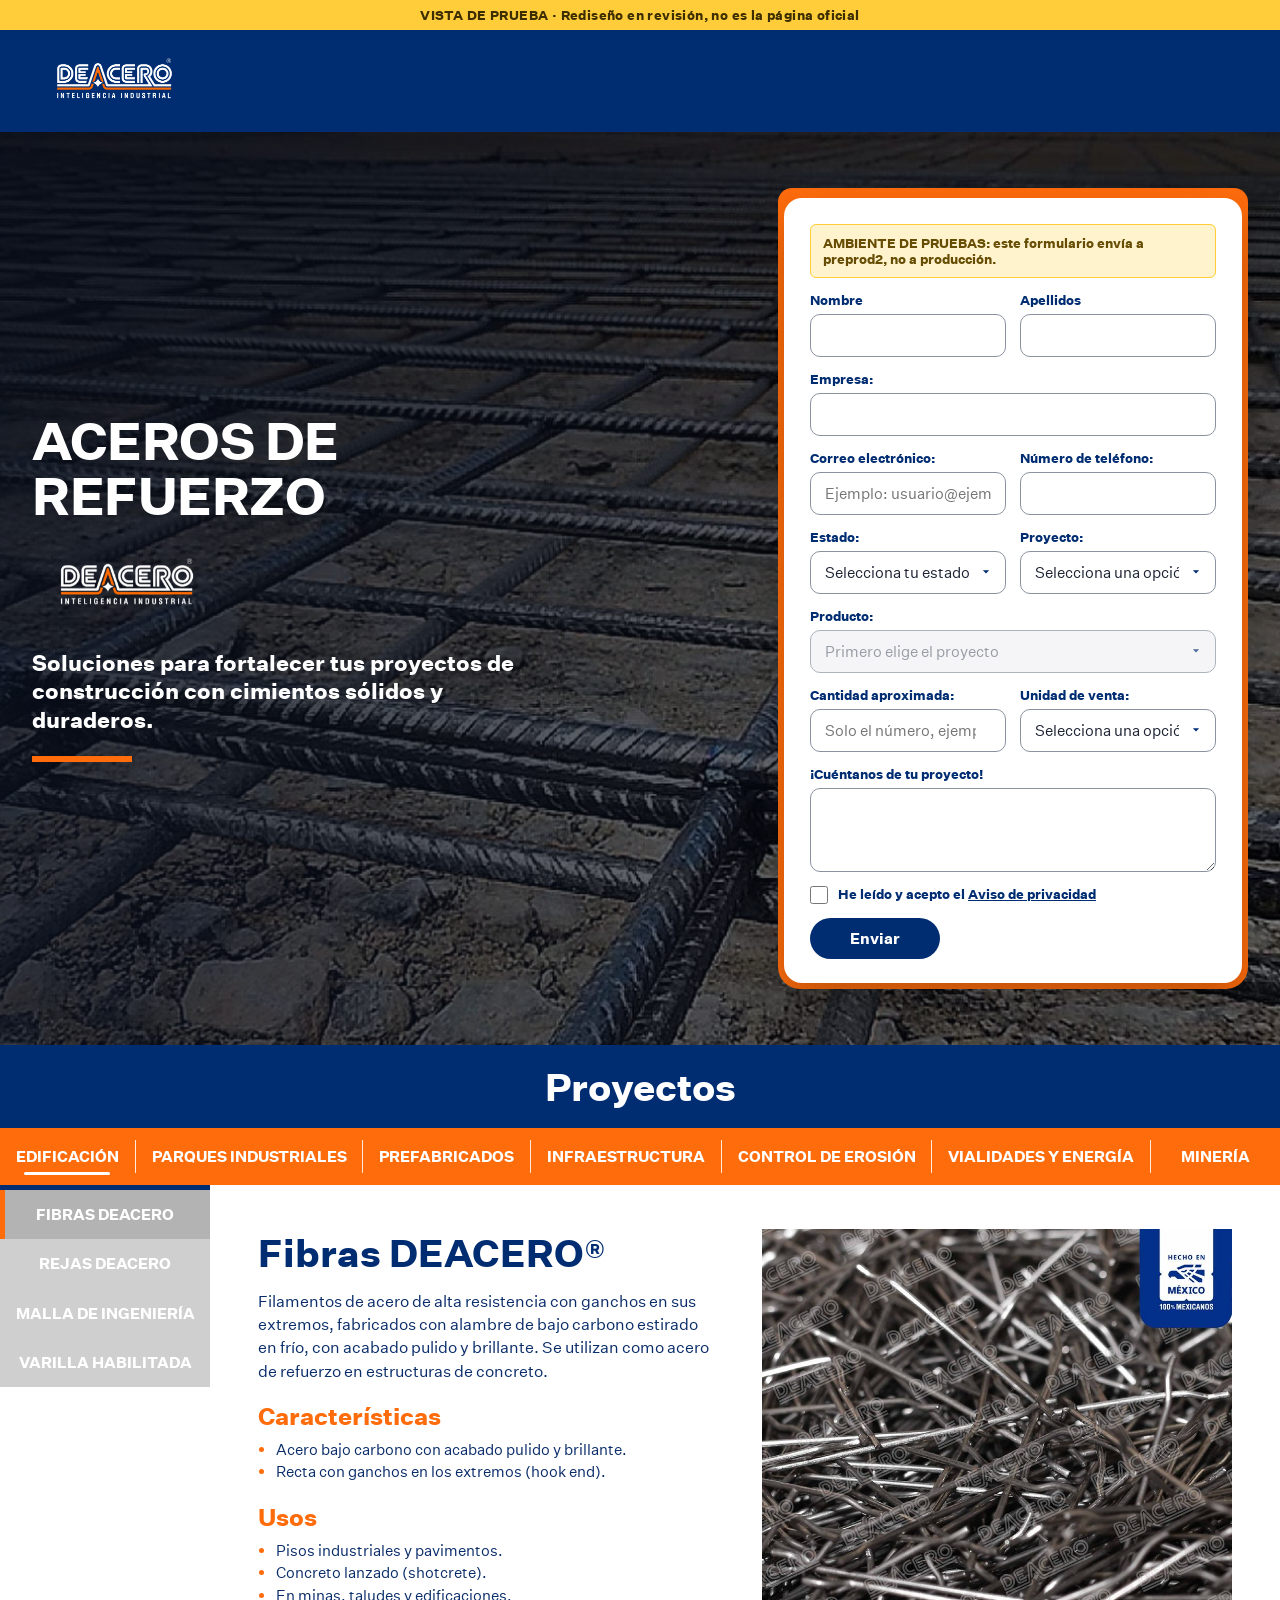
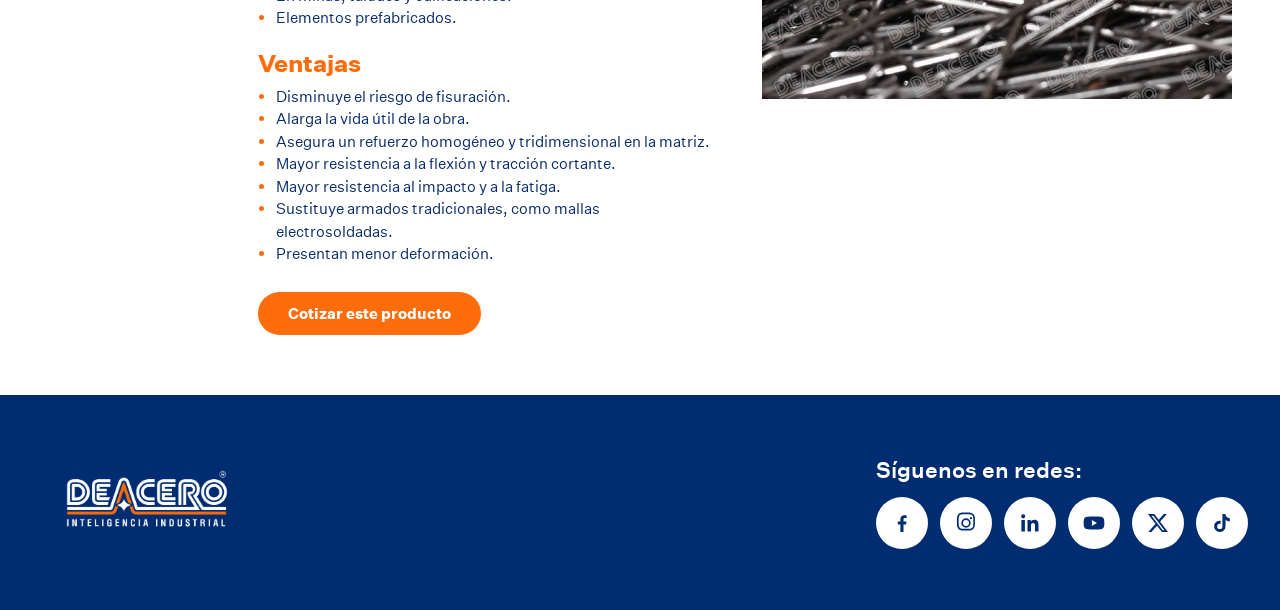
==== v2-prueba/index.html @ 7d80848f "v2 se publica como /v2-prueba/ con franja de vista de prueba (CSA-286) Sin indexar en buscadores. La" ====
<!DOCTYPE html>
<html lang="es">
<head>
<meta charset="utf-8">
<meta name="viewport" content="width=device-width, initial-scale=1">
<title>Aceros de Refuerzo | DEACERO Sistemas Constructivos</title>
<meta name="description" content="Aceros de refuerzo DEACERO para edificación, parques industriales, prefabricados, infraestructura, control de erosión, vialidades y energía, y minería.">
<link rel="icon" type="image/png" href="../images/favicon-32x32.png">
<link rel="stylesheet" href="css/v2.css">
<!-- Vista de prueba: que no la indexen los buscadores. QUITAR al promover. -->
<meta name="robots" content="noindex, nofollow">
</head>
<body>

<!-- Franja de vista de prueba. QUITAR al promover. -->
<div class="franja-prueba" role="note">VISTA DE PRUEBA · Rediseño en revisión, no es la página oficial</div>

<!-- ============================================================================
     REDISENO CSA-286 (2026-10-16) — version en revision
     ============================================================================
     Esta pagina vive en /v2-prueba/ mientras negocio la revisa. La pagina actual
     (../index.html) y los QR impresos que apuntan a ella NO cambian.
     Al aprobarla se reemplaza el index de la raiz y se cambia AMBIENTE_POR_DEFECTO
     a 'prod' (script "Seleccion de ambiente", abajo). Rollback: git revert.
     ========================================================================== -->

<header class="topbar">
  <div class="wrap">
    <a href="./" class="topbar-logo"><img src="../images/DEACERO Inteligencia Industrial_Blanco.png" alt="DEACERO Inteligencia Industrial" width="191" height="85"></a>
  </div>
</header>

<section class="hero" id="contacto">
  <div class="wrap hero-grid">
    <div class="hero-copy">
      <h1>ACEROS DE REFUERZO</h1>
      <img class="hero-logo" src="../images/DEACERO Inteligencia Industrial_Blanco.png" alt="DEACERO Inteligencia Industrial" width="191" height="85">
      <p>Soluciones para fortalecer tus proyectos de construcción con cimientos sólidos y duraderos.</p>
      <span class="hero-bar" aria-hidden="true"></span>
    </div>

    <div class="form-card">
<form action="https://deacero-2018.my.salesforce.com/servlet/servlet.WebToLead?encoding=UTF-8" method="POST" id="deacero-lead-form">
  <!-- EL ENDPOINT ES EL MY DOMAIN DEL ORG (los hosts genericos de Web-to-Lead ya no
       funcionan, ver README). El script "Seleccion de ambiente" reescribe endpoint,
       oid, campana y los 00N que cambian por org. Todo lo oculto de aqui abajo es
       IGUAL que en ../index.html; ver ahi los comentarios completos de cada campo. -->
  <input type="hidden" id="w2l_oid" name="oid" value="00D0b000000uX3F">
  <input type="hidden" name="retURL" value="https://landing.deacero.com/sistemas-constructivos-gracias">
  <input type="hidden" name="lead_source" value="Campañas">
  <!-- SPG_Origen_Landing__c: UNICO disparador de la autoconversion a Oportunidad. -->
  <input type="hidden" id="w2l_origen" name="" value="1">
  <input type="hidden" id="w2l_campaign" name="Campaign_ID" value="">
  <input type="hidden" name="member_status" value="Responded">
  <!-- PI2_Tipo_de_formulario__c -->
  <input type="hidden" name="00NRp000000ewDQ" value="Sistemas Constructivos">
  <input type="hidden" name="country" value="México">

  <div class="form-row">
    <div class="form-field">
      <label for="firstname">Nombre</label>
      <input type="text" id="firstname" name="first_name" autocomplete="given-name" required>
    </div>
    <div class="form-field">
      <label for="lastname">Apellidos</label>
      <input type="text" id="lastname" name="last_name" autocomplete="family-name" required>
    </div>
  </div>

  <div class="form-field">
    <label for="empresa">Empresa:</label>
    <input type="text" id="empresa" name="company" autocomplete="organization" required>
  </div>

  <div class="form-row">
    <div class="form-field">
      <label for="email">Correo electrónico:</label>
      <input type="email" id="email" name="email" placeholder="Ejemplo: usuario@ejemplo.com.mx" autocomplete="email" required>
    </div>
    <div class="form-field">
      <label for="phone">Número de teléfono:</label>
      <input type="tel" id="phone" name="phone" autocomplete="tel" required>
    </div>
  </div>

  <div class="form-row">
    <div class="form-field">
      <label for="estado">Estado:</label>
      <select id="estado" name="state" required>
        <option value="">Selecciona tu estado</option>
        <option value="AGUASCALIENTES">Aguascalientes</option>
        <option value="BAJA CALIFORNIA">Baja California</option>
        <option value="BAJA CALIFORNIA SUR">Baja California Sur</option>
        <option value="CAMPECHE">Campeche</option>
        <option value="COAHUILA">Coahuila</option>
        <option value="COLIMA">Colima</option>
        <option value="CHIAPAS">Chiapas</option>
        <option value="CHIHUAHUA">Chihuahua</option>
        <option value="CIUDAD DE MEXICO">Ciudad de México</option>
        <option value="DURANGO">Durango</option>
        <option value="GUANAJUATO">Guanajuato</option>
        <option value="GUERRERO">Guerrero</option>
        <option value="HIDALGO">Hidalgo</option>
        <option value="JALISCO">Jalisco</option>
        <option value="MEXICO">México (Estado)</option>
        <option value="MICHOACAN">Michoacán</option>
        <option value="MORELOS">Morelos</option>
        <option value="NAYARIT">Nayarit</option>
        <option value="NUEVO LEON">Nuevo León</option>
        <option value="OAXACA">Oaxaca</option>
        <option value="PUEBLA">Puebla</option>
        <option value="QUERETARO">Querétaro</option>
        <option value="QUINTANA ROO">Quintana Roo</option>
        <option value="SAN LUIS POTOSI">San Luis Potosí</option>
        <option value="SINALOA">Sinaloa</option>
        <option value="SONORA">Sonora</option>
        <option value="TABASCO">Tabasco</option>
        <option value="TAMAULIPAS">Tamaulipas</option>
        <option value="TLAXCALA">Tlaxcala</option>
        <option value="VERACRUZ">Veracruz</option>
        <option value="YUCATAN">Yucatán</option>
        <option value="ZACATECAS">Zacatecas</option>
      </select>
    </div>
    <div class="form-field">
      <!-- PI2_Proyecto__c (restringido). El value es el valor EXACTO del picklist;
           la etiqueta es el nombre del segmento. Prefabricados y "Vialidades y
           Energía" son valores NUEVOS: deben existir en el org antes de mandar
           prospectos ahi o Web-to-Lead los descarta sin avisar. Las opciones las
           llena el script del catalogo (abajo) para que sigan el mismo orden que
           las pestanas de la seccion Proyectos. -->
      <label for="proyecto">Proyecto:</label>
      <select id="proyecto" name="00NRp000000ewDS" required>
        <option value="">Selecciona una opción</option>
      </select>
    </div>
  </div>

  <div class="form-field">
    <!-- PI2_Producto_de_interes__c (restringido). Se filtra por el proyecto
         elegido. Varilla Grado 42, Malla Triple Nudo y Malla Nudo Fijo son valores
         NUEVOS del picklist (ver comentario de arriba). -->
    <label for="categoria">Producto:</label>
    <select id="categoria" name="00NRp000000ewDR" required disabled>
      <option value="">Primero elige el proyecto</option>
    </select>
  </div>

  <div class="form-row">
    <div class="form-field">
      <!-- SPG_Cantidad__c: su id 00N lo pone el script de ambiente. -->
      <label for="spg_cantidad">Cantidad aproximada:</label>
      <input type="number" id="spg_cantidad" name="" min="0" step="any" placeholder="Solo el número, ejemplo: 1.2" required>
    </div>
    <div class="form-field">
      <!-- Unidad_De_Venta__c (restringido). "Kg" es valor NUEVO en PROD: existe en
           preprod2 pero hay que agregarlo en PROD (solo a los tipos de prospecto de
           la landing) ANTES de promover esta pagina. -->
      <label for="spg_unidad">Unidad de venta:</label>
      <select id="spg_unidad" name="00NRp000000cfTZ" required>
        <option value="">Selecciona una opción</option>
        <option value="Kg">Kg</option>
        <option value="Metros Cuadrados">Metros cuadrados</option>
        <option value="Metros Cubicos">Metros cúbicos</option>
        <option value="Toneladas">Toneladas</option>
        <option value="Piezas">Piezas</option>
      </select>
    </div>
  </div>

  <!-- Espejos ocultos del ruteo SPG (SPG_Segmento__c y SubProducto__c). Los llena
       el script del catalogo a partir de Proyecto y Categoria. -->
  <input type="hidden" id="spg_segmento_hidden" name="" value="">
  <input type="hidden" id="spg_subproducto_hidden" name="00N5a00000C2213" value="">

  <div class="form-field">
    <label for="cuentanos">¡Cuéntanos de tu proyecto!</label>
    <textarea id="cuentanos" name="00NRp000000ewDP" rows="3" required></textarea>
  </div>

  <label class="privacidad">
    <input type="checkbox" id="privacidad" required>
    <span>He leído y acepto el <a href="https://www.deacero.com/aviso-de-privacidad" target="_blank" rel="noopener">Aviso de privacidad</a></span>
  </label>

  <button type="submit" class="btn-enviar">Enviar</button>

  <!-- Diagnostico de Web-to-Lead (fallas silenciosas). Dejar comentado en produccion.
  <input type="hidden" name="debug" value="1">
  <input type="hidden" name="debugEmail" value="ctellez@deacero.com">
  -->
</form>
    </div>
  </div>
</section>

<section class="proyectos" id="proyectos">
  <h2 class="proyectos-title">Proyectos</h2>
  <div class="tabs" role="tablist" aria-label="Segmentos" id="tabs-segmentos"></div>
  <div class="segmento">
    <nav class="productos-menu" aria-label="Productos del segmento" id="menu-productos"></nav>
    <article class="producto" id="producto" aria-live="polite"></article>
  </div>
</section>

<footer class="footer">
  <div class="wrap footer-grid">
    <img src="../images/DEACERO Inteligencia Industrial_Blanco.png" alt="DEACERO Inteligencia Industrial" width="230" height="103" loading="lazy">
    <div class="redes">
      <p>Síguenos en redes:</p>
      <!-- PENDIENTE CSA-286: ligas oficiales de redes sociales (las debe pasar negocio). -->
      <ul>
        <li><a href="#" aria-label="Facebook"><svg viewBox="0 0 24 24" aria-hidden="true"><path d="M13.5 21v-7.5h2.6l.4-3h-3V8.6c0-.9.3-1.5 1.5-1.5h1.6V4.4c-.3 0-1.2-.1-2.3-.1-2.3 0-3.9 1.4-3.9 4v2.2H7.8v3h2.6V21h3.1z"/></svg></a></li>
        <li><a href="#" aria-label="Instagram"><svg viewBox="0 0 24 24" aria-hidden="true"><path d="M12 7.3A4.7 4.7 0 1 0 12 16.7 4.7 4.7 0 0 0 12 7.3zm0 7.7a3 3 0 1 1 0-6 3 3 0 0 1 0 6zm4.9-8.9a1.1 1.1 0 1 0 0 2.2 1.1 1.1 0 0 0 0-2.2zM20.9 7.1c-.1-1.5-.4-2.8-1.5-3.9S17 1.7 15.5 1.6C14 1.5 10 1.5 8.5 1.6 7 1.7 5.7 2 4.6 3.1S3.1 5.6 3 7.1c-.1 1.5-.1 5.5 0 7 .1 1.5.4 2.8 1.5 3.9s2.4 1.4 3.9 1.5c1.5.1 5.5.1 7 0 1.5-.1 2.8-.4 3.9-1.5s1.4-2.4 1.5-3.9c.2-1.5.2-5.5.1-7zm-2 8.6a3 3 0 0 1-1.7 1.7c-1.2.5-4 .4-5.2.4s-4 .1-5.2-.4a3 3 0 0 1-1.7-1.7c-.5-1.2-.4-4-.4-5.2s-.1-4 .4-5.2A3 3 0 0 1 6.8 3.6C8 3.1 10.8 3.2 12 3.2s4-.1 5.2.4a3 3 0 0 1 1.7 1.7c.5 1.2.4 4 .4 5.2s.1 4-.4 5.2z"/></svg></a></li>
        <li><a href="#" aria-label="LinkedIn"><svg viewBox="0 0 24 24" aria-hidden="true"><path d="M6.9 20.5H3.4V9h3.5v11.5zM5.2 7.4a2 2 0 1 1 0-4.1 2 2 0 0 1 0 4.1zm15.3 13.1H17v-5.6c0-1.3 0-3-1.9-3s-2.1 1.4-2.1 2.9v5.7H9.5V9h3.3v1.6h.1c.5-.9 1.6-1.9 3.4-1.9 3.6 0 4.2 2.4 4.2 5.4v6.4z"/></svg></a></li>
        <li><a href="#" aria-label="YouTube"><svg viewBox="0 0 24 24" aria-hidden="true"><path d="M22 8.2a3 3 0 0 0-2.1-2.1C18 5.6 12 5.6 12 5.6s-6 0-7.9.5A3 3 0 0 0 2 8.2 31 31 0 0 0 1.6 12 31 31 0 0 0 2 15.8a3 3 0 0 0 2.1 2.1c1.9.5 7.9.5 7.9.5s6 0 7.9-.5a3 3 0 0 0 2.1-2.1 31 31 0 0 0 .4-3.8 31 31 0 0 0-.4-3.8zM9.9 14.9V9.1l5 2.9-5 2.9z"/></svg></a></li>
        <li><a href="#" aria-label="X"><svg viewBox="0 0 24 24" aria-hidden="true"><path d="M17.8 3h3.1l-6.8 7.7 8 10.3h-6.2l-4.9-6.3L5.4 21H2.3l7.2-8.3L1.9 3h6.4l4.4 5.8L17.8 3zm-1.1 16.2h1.7L7.3 4.7H5.5l11.2 14.5z"/></svg></a></li>
        <li><a href="#" aria-label="TikTok"><svg viewBox="0 0 24 24" aria-hidden="true"><path d="M16.6 5.8A4.3 4.3 0 0 1 15.5 3h-3.1v12.4a2.6 2.6 0 1 1-2.6-2.6c.3 0 .5 0 .8.1V9.7a5.7 5.7 0 1 0 4.9 5.7V9a7.4 7.4 0 0 0 4.3 1.4V7.3a4.3 4.3 0 0 1-3.2-1.5z"/></svg></a></li>
      </ul>
    </div>
  </div>
</footer>

<script src="js/catalogo.js"></script>
<script>
/* ============================================================================
 * Seleccion de ambiente — igual que ../index.html salvo AMBIENTE_POR_DEFECTO.
 * ============================================================================
 * Mientras /v2-prueba/ esta en revision, sin ?env= manda a preprod2 (los valores nuevos
 * de los picklists todavia no existen en PROD). AL PROMOVER: cambiar a 'prod'.
 * Con ?env=prod / ?env=uat / ?env=preprod2 se fuerza el ambiente.
 * Si el ambiente no existe o le falta un dato, el envio se BLOQUEA a proposito.
 * ========================================================================== */
(function () {
  var AMBIENTE_POR_DEFECTO = 'preprod2';
  var AMBIENTES = {
    prod: {
      nombre:   'PROD',
      host:     'https://deacero-2018.my.salesforce.com',
      oid:      '00D0b000000uX3F',
      campana:  '701Rp00000xkt2qIAA',   // "Sistemas Constructivos - Landing Generica"
      codigos:  {
        v7trs6: '701Rp00000yDT02IAG',
        '4pbrzt': '701Rp00000yDv4MIAS',
        rua5qj: '701Rp00000yDX5GIAW'
      },
      origen:   '00NRp0000071CWC',   // SPG_Origen_Landing__c
      cantidad: '00NRp0000071CWB',   // SPG_Cantidad__c
      segmento: '00NRp0000071CWD'    // SPG_Segmento__c
    },
    uat: {
      nombre:   'UAT',
      host:     'https://deacero-2018--uatpreprod.sandbox.my.salesforce.com',
      oid:      '00Dcb000001lLYP',
      campana:  '',
      codigos:  {},
      origen:   '',
      cantidad: '',
      segmento: ''
    },
    preprod2: {
      nombre:   'preprod2',
      host:     'https://deacero-2018--preprod2.sandbox.my.salesforce.com',
      oid:      '00Dcb00000EycJY',
      campana:  '701cb000012Q8oRAAS',
      codigos:  {
        v7trs6: '701cb00001Mvsg1AAB',
        '4pbrzt': '701cb00001MtCCDAA3',
        rua5qj: '701cb00001MqqzbAAB'
      },
      origen:   '00Ncb00000lHGkF',
      cantidad: '00Ncb00000c0HEx',
      segmento: '00Ncb00000c0HEy'
    }
  };
  /* Codigo de QR (?r=): se traduce a su campana hija; sin codigo o con uno
   * desconocido cae en la campana padre. Ver ../index.html. */
  function campanaPorCodigo(amb) {
    var codigo = '';
    try {
      var params = new URLSearchParams(window.location.search);
      codigo = (params.get('r') || '').toLowerCase();
      if (codigo) {
        try { sessionStorage.setItem('landing_r', codigo); } catch (e) { /* sin storage: solo esta carga */ }
        params.delete('r');
        var resto = params.toString();
        history.replaceState(null, '', window.location.pathname + (resto ? '?' + resto : '') + window.location.hash);
      } else {
        try { codigo = sessionStorage.getItem('landing_r') || ''; } catch (e) { codigo = ''; }
      }
    } catch (e) {
      codigo = '';
    }
    var codigos = amb.codigos || {};
    return Object.prototype.hasOwnProperty.call(codigos, codigo) ? codigos[codigo] : amb.campana;
  }

  var form = document.getElementById('deacero-lead-form');
  if (!form) {
    return;
  }
  var clave = AMBIENTE_POR_DEFECTO;
  try {
    clave = (new URLSearchParams(window.location.search).get('env') || AMBIENTE_POR_DEFECTO).toLowerCase();
  } catch (e) {
    clave = AMBIENTE_POR_DEFECTO;
  }
  var amb = AMBIENTES[clave];
  var faltantes = [];
  if (!amb) {
    faltantes.push('el ambiente "' + clave + '" no existe (usa prod, uat o preprod2)');
  } else {
    ['host', 'oid', 'campana', 'origen', 'cantidad', 'segmento'].forEach(function (k) {
      if (!amb[k]) { faltantes.push(k); }
    });
  }
  if (faltantes.length) {
    form.addEventListener('submit', function (ev) {
      ev.preventDefault();
      window.alert('El formulario no esta disponible en este momento. Intenta mas tarde.');
    });
    if (window.console) {
      console.error('[landing] Envio bloqueado. Configuracion incompleta: ' + faltantes.join(', '));
    }
    return;
  }
  form.action = amb.host + '/servlet/servlet.WebToLead?encoding=UTF-8';
  document.getElementById('w2l_oid').value      = amb.oid;
  document.getElementById('w2l_campaign').value = campanaPorCodigo(amb);
  document.getElementById('w2l_origen').name    = amb.origen;
  document.getElementById('spg_cantidad').name  = amb.cantidad;
  document.getElementById('spg_segmento_hidden').name = amb.segmento;
  if (clave !== 'prod') {
    var aviso = document.createElement('div');
    aviso.className = 'aviso-ambiente';
    aviso.textContent = 'AMBIENTE DE PRUEBAS: este formulario envía a ' + amb.nombre + ', no a producción.';
    aviso.setAttribute('role', 'status');
    form.insertBefore(aviso, form.firstChild);
  }
})();
</script>
<script src="js/v2.js"></script>
</body>
</html>
---- v2-prueba/css/v2.css ----
/* Rediseno CSA-286 — "Aceros de Refuerzo". Sin dependencias externas. */

@font-face { font-family: 'UntitledSans'; src: url('../../css/fonts/UntitledSans-Regular.woff2') format('woff2'), url('../../css/fonts/UntitledSans-Regular.woff') format('woff'); font-weight: 400; font-display: swap; }
@font-face { font-family: 'UntitledSans'; src: url('../../css/fonts/UntitledSans-Medium.woff2') format('woff2'), url('../../css/fonts/UntitledSans-Medium.woff') format('woff'); font-weight: 500; font-display: swap; }
@font-face { font-family: 'UntitledSans'; src: url('../../css/fonts/UntitledSans-Bold.woff2') format('woff2'), url('../../css/fonts/UntitledSans-Bold.woff') format('woff'); font-weight: 700; font-display: swap; }

:root {
  --azul: #002d72;
  --azul-texto: #0b2e6b;
  --naranja: #ff6c0c;
  --gris-menu: #cfcfcf;
  --gris-activo: #b3b3b3;
  --borde: #8b93a0;
  --blanco: #ffffff;
}

* { box-sizing: border-box; }

html { scroll-behavior: smooth; }

body {
  margin: 0;
  font-family: 'UntitledSans', 'Helvetica Neue', Arial, sans-serif;
  color: var(--azul-texto);
  background: var(--blanco);
  -webkit-font-smoothing: antialiased;
}

img { max-width: 100%; height: auto; display: block; }

.wrap {
  width: 100%;
  max-width: 1280px;
  margin: 0 auto;
  padding: 0 32px;
}

/* Vista de prueba (CSA-286). QUITAR al promover. */
.franja-prueba {
  background: #ffcd39;
  color: #3d2e00;
  text-align: center;
  font-size: 13px;
  font-weight: 700;
  letter-spacing: .4px;
  padding: 7px 16px;
}

/* ------------------------------------------------------------------ Header */
.topbar { background: var(--azul); padding: 14px 0; }
.topbar-logo img { width: 165px; }

/* -------------------------------------------------------------------- Hero */
.hero {
  position: relative;
  background: #2b2f36 url('../../images/bg-malla.jpg') center / cover no-repeat;
  padding: 56px 0;
}
.hero::before {
  content: '';
  position: absolute;
  inset: 0;
  background: linear-gradient(90deg, rgba(10, 18, 35, .65) 0%, rgba(10, 18, 35, .35) 55%, rgba(10, 18, 35, .15) 100%);
}
.hero-grid {
  position: relative;
  display: grid;
  grid-template-columns: 1fr minmax(0, 470px);
  gap: 48px;
  align-items: center;
}
.hero-copy { color: var(--blanco); max-width: 520px; }
.hero-copy h1 {
  margin: 0 0 18px;
  font-size: clamp(32px, 4.2vw, 52px);
  font-weight: 700;
  letter-spacing: -.5px;
  line-height: 1.05;
}
.hero-logo { width: 190px; margin-bottom: 22px; }
.hero-copy p { margin: 0; font-size: clamp(18px, 1.8vw, 22px); font-weight: 700; line-height: 1.3; }
.hero-bar { display: block; width: 100px; height: 6px; margin-top: 22px; background: var(--naranja); }

/* -------------------------------------------------------------- Formulario */
.form-card {
  background: var(--naranja);
  padding: 10px 6px 6px;
  border-radius: 14px 14px 22px 22px;
}
#deacero-lead-form {
  display: flex;
  flex-direction: column;
  gap: 14px;
  background: var(--blanco);
  border-radius: 18px;
  padding: 26px 26px 24px;
  box-shadow: 0 20px 45px rgba(0, 0, 0, .25);
}
#deacero-lead-form .form-row { display: flex; gap: 14px; }
#deacero-lead-form .form-field { flex: 1 1 0; min-width: 0; display: flex; flex-direction: column; }
#deacero-lead-form label { font-size: 13px; font-weight: 700; color: var(--azul); margin-bottom: 6px; }
#deacero-lead-form input[type="text"],
#deacero-lead-form input[type="email"],
#deacero-lead-form input[type="tel"],
#deacero-lead-form input[type="number"],
#deacero-lead-form select,
#deacero-lead-form textarea {
  width: 100%;
  font: inherit;
  font-size: 15px;
  color: #1d2433;
  background-color: var(--blanco);
  border: 1.5px solid var(--borde);
  border-radius: 10px;
  padding: 11px 14px;
  transition: border-color .2s ease, box-shadow .2s ease;
}
#deacero-lead-form select {
  appearance: none;
  -webkit-appearance: none;
  background-image: url("data:image/svg+xml,%3Csvg xmlns='http://www.w3.org/2000/svg' viewBox='0 0 20 20'%3E%3Cpath fill='%23002D72' d='M5.5 7.5l4.5 4.5 4.5-4.5z'/%3E%3C/svg%3E");
  background-repeat: no-repeat;
  background-position: right 12px center;
  background-size: 14px;
  padding-right: 36px;
}
#deacero-lead-form select:disabled { background-color: #f1f2f4; color: #6b7280; cursor: not-allowed; }
#deacero-lead-form textarea { resize: vertical; min-height: 84px; }
#deacero-lead-form input:focus,
#deacero-lead-form select:focus,
#deacero-lead-form textarea:focus {
  outline: none;
  border-color: var(--azul);
  box-shadow: 0 0 0 3px rgba(0, 45, 114, .18);
}
#deacero-lead-form .privacidad {
  display: flex;
  align-items: flex-start;
  gap: 10px;
  font-size: 13px;
  line-height: 1.35;
  margin: 0;
}
#deacero-lead-form .privacidad input { width: 18px; height: 18px; margin: 0; flex: 0 0 auto; accent-color: var(--azul); }
#deacero-lead-form .privacidad a { color: var(--azul); }
.btn-enviar {
  align-self: flex-start;
  font: inherit;
  font-size: 15px;
  font-weight: 700;
  color: var(--blanco);
  background: var(--azul);
  border: 0;
  border-radius: 999px;
  padding: 11px 40px;
  cursor: pointer;
  transition: background .2s ease, transform .15s ease;
}
.btn-enviar:hover { background: #001f52; }
.btn-enviar:active { transform: translateY(1px); }
.aviso-ambiente {
  background: #fff3cd;
  color: #664d03;
  border: 1px solid #ffcd39;
  padding: 10px 12px;
  border-radius: 6px;
  font-size: 13px;
  font-weight: 700;
}

/* --------------------------------------------------------------- Proyectos */
.proyectos-title {
  margin: 0;
  background: var(--azul);
  color: var(--blanco);
  text-align: center;
  font-size: clamp(26px, 3vw, 38px);
  font-weight: 700;
  padding: 18px 16px;
}
.tabs {
  display: flex;
  background: var(--naranja);
  padding: 12px 0;
  overflow-x: auto;
  scrollbar-width: none;
}
.tabs::-webkit-scrollbar,
.productos-menu::-webkit-scrollbar { display: none; }
.tab {
  flex: 1 0 auto;
  min-width: 130px;
  font: inherit;
  font-size: 15px;
  font-weight: 700;
  text-transform: uppercase;
  color: var(--blanco);
  background: transparent;
  border: 0;
  border-left: 1.5px solid rgba(255, 255, 255, .85);
  padding: 8px 14px;
  line-height: 1.15;
  cursor: pointer;
  position: relative;
}
.tab:first-child { border-left: 0; }
.tab:hover { background: rgba(255, 255, 255, .12); }
.tab { transition: background .25s ease; }
.tab::after {
  content: '';
  position: absolute;
  left: 18%;
  right: 18%;
  bottom: -2px;
  height: 3px;
  border-radius: 2px;
  background: var(--blanco);
  transform: scaleX(0);
  transition: transform .3s cubic-bezier(.2, .8, .2, 1);
}
.tab.activo::after { transform: scaleX(1); }

.segmento {
  display: grid;
  grid-template-columns: 210px 1fr;
  align-items: start;
  min-height: 560px;
}
.productos-menu {
  display: flex;
  flex-direction: column;
  background: var(--gris-menu);
  border-top: 5px solid var(--azul);
}
.producto-link {
  font: inherit;
  font-size: 15px;
  font-weight: 700;
  text-transform: uppercase;
  color: var(--blanco);
  background: transparent;
  border: 0;
  padding: 16px 14px;
  text-align: center;
  line-height: 1.15;
  cursor: pointer;
}
.producto-link:hover { background: #c2c2c2; }
.producto-link[aria-pressed="true"] { background: var(--gris-activo); }

.producto {
  display: grid;
  grid-template-columns: minmax(0, 1fr) minmax(0, 470px);
  gap: 48px;
  padding: 44px 48px 60px;
}
.producto h3 { margin: 0 0 14px; font-size: clamp(28px, 3vw, 40px); font-weight: 700; color: var(--azul); }
.producto-desc { margin: 0 0 18px; font-size: 16px; line-height: 1.45; }
.producto h4 { margin: 18px 0 8px; font-size: 24px; font-weight: 700; color: var(--naranja); }
.producto ul { margin: 0; padding-left: 18px; font-size: 15px; line-height: 1.5; }
.producto li::marker { color: var(--naranja); }
.btn-cotizar {
  margin-top: 26px;
  font: inherit;
  font-size: 15px;
  font-weight: 700;
  color: var(--blanco);
  background: var(--naranja);
  border: 0;
  border-radius: 999px;
  padding: 12px 30px;
  cursor: pointer;
}
.btn-cotizar:hover { background: #e85d00; }
.producto-media img { width: 100%; aspect-ratio: 1 / 1; object-fit: cover; }

.galeria { position: relative; }
.galeria figure { margin: 0; }
.galeria figcaption { margin-top: 10px; text-align: center; font-size: 14px; font-weight: 500; }
.galeria-btn {
  position: absolute;
  top: calc(50% - 34px);
  width: 44px;
  height: 44px;
  border-radius: 50%;
  border: 0;
  background: rgba(0, 45, 114, .85);
  color: var(--blanco);
  font-size: 28px;
  line-height: 1;
  cursor: pointer;
}
.galeria-prev { left: 10px; }
.galeria-next { right: 10px; }

/* -------------------------------------------------------------- Animaciones */
@keyframes aparecer-arriba { from { opacity: 0; transform: translateY(14px); } to { opacity: 1; transform: none; } }
@keyframes aparecer-izq    { from { opacity: 0; transform: translateX(-12px); } to { opacity: 1; transform: none; } }
@keyframes aparecer-zoom   { from { opacity: 0; transform: scale(.96); } to { opacity: 1; transform: none; } }
@keyframes resaltar        { 0% { box-shadow: 0 0 0 0 rgba(255, 108, 12, .55); } 100% { box-shadow: 0 0 0 14px rgba(255, 108, 12, 0); } }

.hero-copy > *     { animation: aparecer-izq .7s cubic-bezier(.2, .8, .2, 1) both; }
.hero-copy > :nth-child(2) { animation-delay: .1s; }
.hero-copy > :nth-child(3) { animation-delay: .2s; }
.hero-copy > :nth-child(4) { animation-delay: .3s; }
.form-card         { animation: aparecer-arriba .7s .15s cubic-bezier(.2, .8, .2, 1) both; }

.producto-link     { animation: aparecer-izq .35s cubic-bezier(.2, .8, .2, 1) both; transition: background .25s ease, padding-left .25s ease; }
.producto-link[aria-pressed="true"] { box-shadow: inset 5px 0 0 var(--naranja); }

.producto.entrando .producto-texto > * { animation: aparecer-arriba .45s cubic-bezier(.2, .8, .2, 1) both; }
.producto.entrando .producto-texto > :nth-child(2) { animation-delay: .05s; }
.producto.entrando .producto-texto > :nth-child(n+3) { animation-delay: .1s; }
.producto.entrando .producto-texto > :nth-child(n+5) { animation-delay: .15s; }
.producto.entrando .producto-texto > :nth-child(n+7) { animation-delay: .2s; }
.producto.entrando .producto-media { animation: aparecer-zoom .55s cubic-bezier(.2, .8, .2, 1) both; }
.img-entrando      { animation: aparecer-zoom .4s ease both; }

.producto-media img { transition: transform .5s ease; }
.producto-media:hover img { transform: scale(1.02); }
.galeria-btn       { transition: background .2s ease, transform .2s ease; }
.galeria-btn:hover { background: var(--naranja); transform: scale(1.08); }
.btn-cotizar       { transition: background .2s ease, transform .2s ease, box-shadow .2s ease; }
.btn-cotizar:hover { transform: translateY(-2px); box-shadow: 0 8px 18px rgba(255, 108, 12, .35); }

.campo-resaltado   { animation: resaltar .8s ease-out; }
.form-resaltado    { animation: resaltar 1s ease-out .35s; }

@media (prefers-reduced-motion: reduce) {
  *, *::before, *::after { animation: none !important; transition: none !important; }
  html { scroll-behavior: auto; }
}

/* ------------------------------------------------------------------ Footer */
.footer { background: var(--azul); padding: 56px 0; color: var(--blanco); }
.footer-grid { display: flex; justify-content: space-between; align-items: center; gap: 32px; flex-wrap: wrap; }
.footer-grid > img { width: 230px; }
.redes p { margin: 0 0 14px; font-size: 22px; font-weight: 500; }
.redes ul { list-style: none; margin: 0; padding: 0; display: flex; gap: 12px; flex-wrap: wrap; }
.redes a {
  display: grid;
  place-items: center;
  width: 52px;
  height: 52px;
  border-radius: 50%;
  background: var(--blanco);
  transition: transform .15s ease;
}
.redes a:hover { transform: translateY(-2px); }
.redes svg { width: 24px; height: 24px; fill: var(--azul); }

/* --------------------------------------------------------------- Responsivo */
@media (max-width: 1024px) {
  .hero-grid { grid-template-columns: 1fr; }
  .hero-copy { max-width: none; }
  .producto { grid-template-columns: 1fr; padding: 32px 28px 48px; }
  .producto-media { order: -1; max-width: 520px; }
}

@media (max-width: 720px) {
  .wrap { padding: 0 16px; }
  .hero { padding: 32px 0; }
  #deacero-lead-form { padding: 20px 16px; }
  #deacero-lead-form .form-row { flex-direction: column; }
  .tab { min-width: 0; flex: 0 0 auto; font-size: 13px; }
  .segmento { grid-template-columns: 1fr; min-height: 0; }
  .productos-menu { flex-direction: row; overflow-x: auto; scrollbar-width: none; }
  .producto-link { flex: 0 0 auto; font-size: 13px; padding: 12px 14px; }
  .producto { padding: 24px 16px 40px; }
  .footer-grid { flex-direction: column; align-items: flex-start; }
}
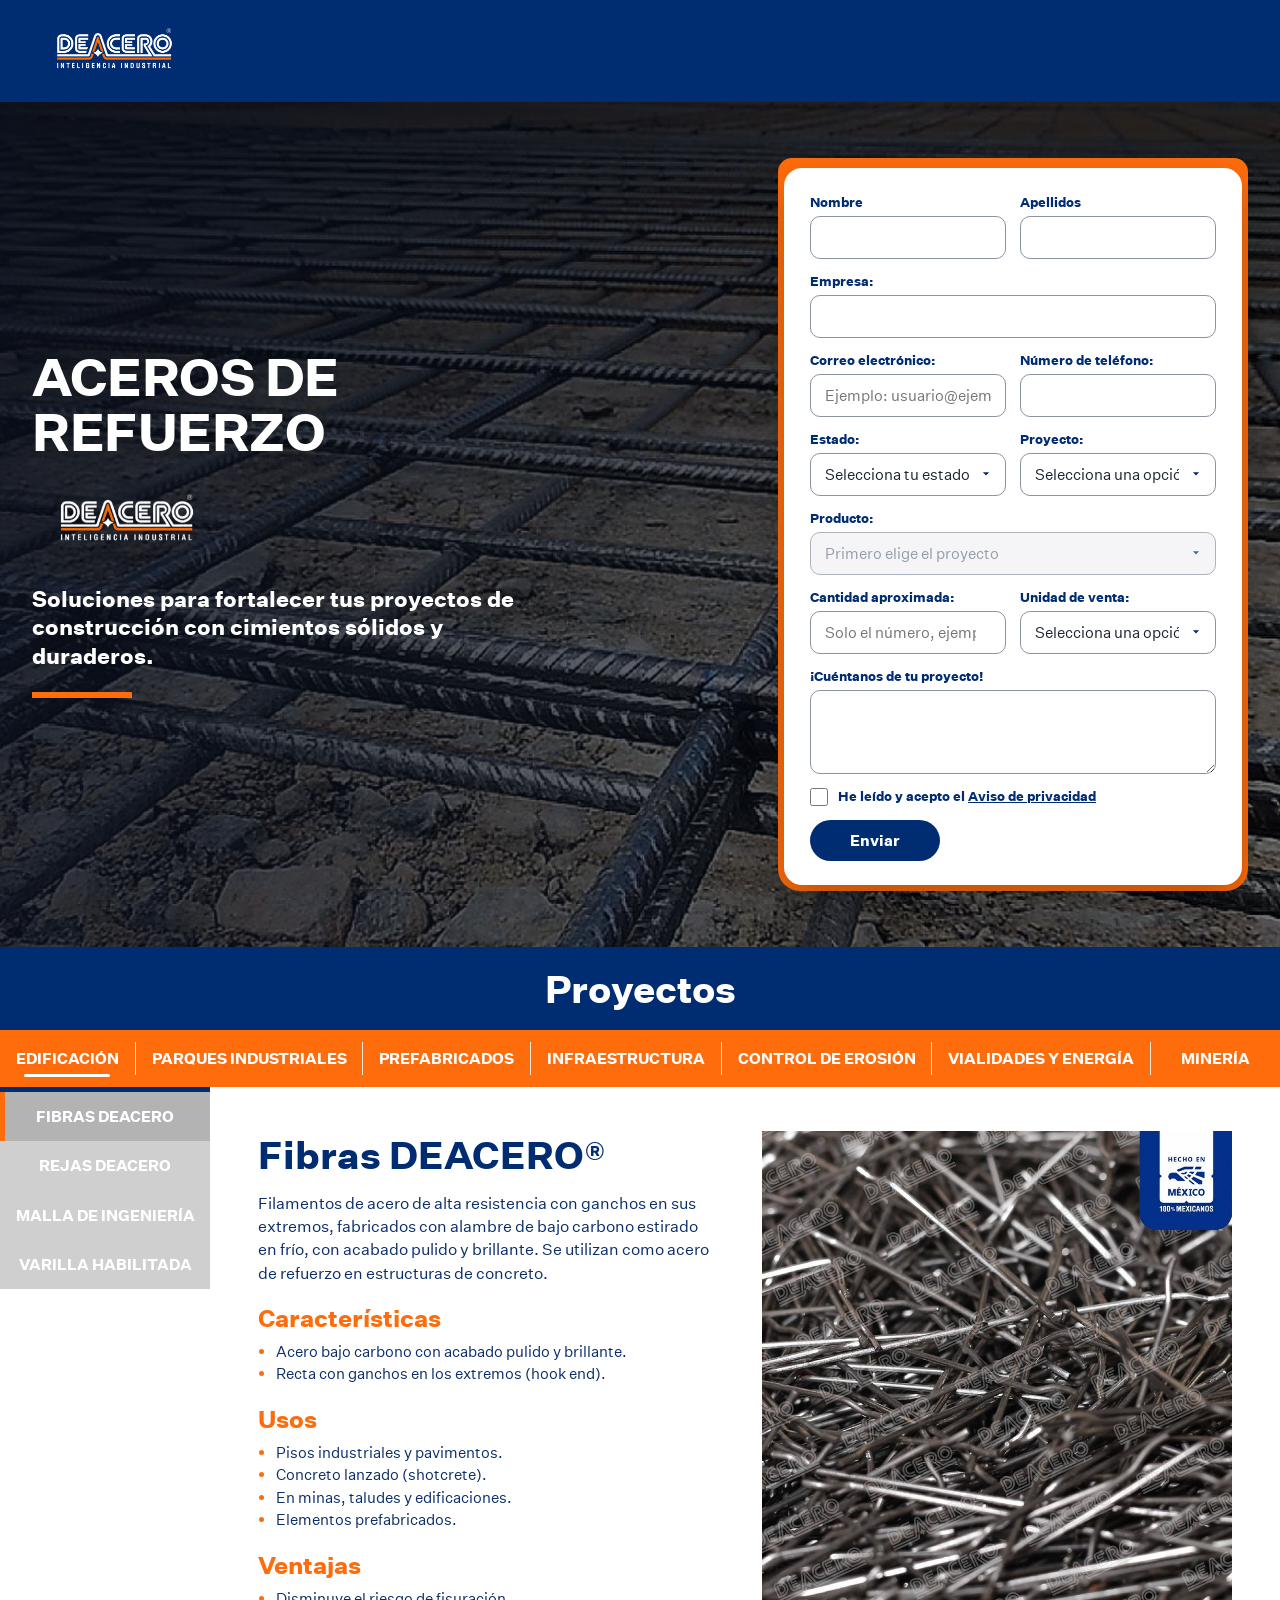
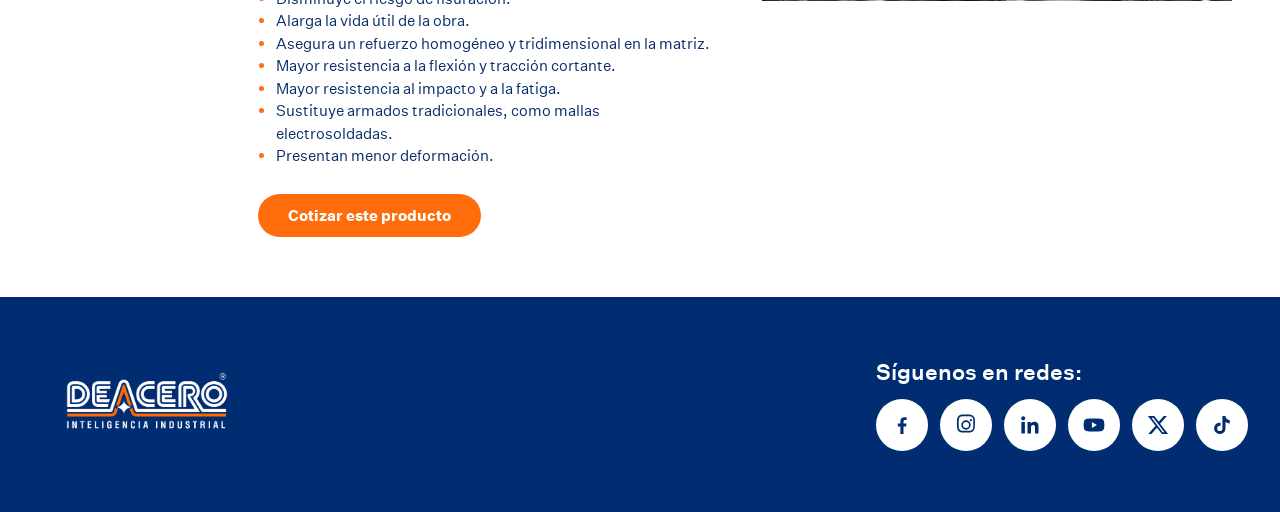
==== commit 5e78069f: "Rediseno Aceros de Refuerzo pasa a la pagina oficial (CSA-286) La raiz toma la version revisada en /" ====
--- a/v2-prueba/index.html
+++ b/v2-prueba/index.html
@@ -2,343 +2,13 @@
 <html lang="es">
 <head>
 <meta charset="utf-8">
-<meta name="viewport" content="width=device-width, initial-scale=1">
-<title>Aceros de Refuerzo | DEACERO Sistemas Constructivos</title>
-<meta name="description" content="Aceros de refuerzo DEACERO para edificación, parques industriales, prefabricados, infraestructura, control de erosión, vialidades y energía, y minería.">
-<link rel="icon" type="image/png" href="../images/favicon-32x32.png">
-<link rel="stylesheet" href="css/v2.css">
-<!-- Vista de prueba: que no la indexen los buscadores. QUITAR al promover. -->
-<meta name="robots" content="noindex, nofollow">
+<!-- La vista de prueba de CSA-286 ya es la pagina oficial. Redirige para que nadie
+     use la liga vieja (que mandaba los prospectos a preprod2). Conserva ?r= y los
+     demas parametros. -->
+<meta name="robots" content="noindex">
+<title>Sistemas Constructivos | DEACERO</title>
+<script>location.replace('../' + location.search + location.hash);</script>
+<meta http-equiv="refresh" content="0; url=../">
 </head>
-<body>
-
-<!-- Franja de vista de prueba. QUITAR al promover. -->
-<div class="franja-prueba" role="note">VISTA DE PRUEBA · Rediseño en revisión, no es la página oficial</div>
-
-<!-- ============================================================================
-     REDISENO CSA-286 (2026-10-16) — version en revision
-     ============================================================================
-     Esta pagina vive en /v2-prueba/ mientras negocio la revisa. La pagina actual
-     (../index.html) y los QR impresos que apuntan a ella NO cambian.
-     Al aprobarla se reemplaza el index de la raiz y se cambia AMBIENTE_POR_DEFECTO
-     a 'prod' (script "Seleccion de ambiente", abajo). Rollback: git revert.
-     ========================================================================== -->
-
-<header class="topbar">
-  <div class="wrap">
-    <a href="./" class="topbar-logo"><img src="../images/DEACERO Inteligencia Industrial_Blanco.png" alt="DEACERO Inteligencia Industrial" width="191" height="85"></a>
-  </div>
-</header>
-
-<section class="hero" id="contacto">
-  <div class="wrap hero-grid">
-    <div class="hero-copy">
-      <h1>ACEROS DE REFUERZO</h1>
-      <img class="hero-logo" src="../images/DEACERO Inteligencia Industrial_Blanco.png" alt="DEACERO Inteligencia Industrial" width="191" height="85">
-      <p>Soluciones para fortalecer tus proyectos de construcción con cimientos sólidos y duraderos.</p>
-      <span class="hero-bar" aria-hidden="true"></span>
-    </div>
-
-    <div class="form-card">
-<form action="https://deacero-2018.my.salesforce.com/servlet/servlet.WebToLead?encoding=UTF-8" method="POST" id="deacero-lead-form">
-  <!-- EL ENDPOINT ES EL MY DOMAIN DEL ORG (los hosts genericos de Web-to-Lead ya no
-       funcionan, ver README). El script "Seleccion de ambiente" reescribe endpoint,
-       oid, campana y los 00N que cambian por org. Todo lo oculto de aqui abajo es
-       IGUAL que en ../index.html; ver ahi los comentarios completos de cada campo. -->
-  <input type="hidden" id="w2l_oid" name="oid" value="00D0b000000uX3F">
-  <input type="hidden" name="retURL" value="https://landing.deacero.com/sistemas-constructivos-gracias">
-  <input type="hidden" name="lead_source" value="Campañas">
-  <!-- SPG_Origen_Landing__c: UNICO disparador de la autoconversion a Oportunidad. -->
-  <input type="hidden" id="w2l_origen" name="" value="1">
-  <input type="hidden" id="w2l_campaign" name="Campaign_ID" value="">
-  <input type="hidden" name="member_status" value="Responded">
-  <!-- PI2_Tipo_de_formulario__c -->
-  <input type="hidden" name="00NRp000000ewDQ" value="Sistemas Constructivos">
-  <input type="hidden" name="country" value="México">
-
-  <div class="form-row">
-    <div class="form-field">
-      <label for="firstname">Nombre</label>
-      <input type="text" id="firstname" name="first_name" autocomplete="given-name" required>
-    </div>
-    <div class="form-field">
-      <label for="lastname">Apellidos</label>
-      <input type="text" id="lastname" name="last_name" autocomplete="family-name" required>
-    </div>
-  </div>
-
-  <div class="form-field">
-    <label for="empresa">Empresa:</label>
-    <input type="text" id="empresa" name="company" autocomplete="organization" required>
-  </div>
-
-  <div class="form-row">
-    <div class="form-field">
-      <label for="email">Correo electrónico:</label>
-      <input type="email" id="email" name="email" placeholder="Ejemplo: usuario@ejemplo.com.mx" autocomplete="email" required>
-    </div>
-    <div class="form-field">
-      <label for="phone">Número de teléfono:</label>
-      <input type="tel" id="phone" name="phone" autocomplete="tel" required>
-    </div>
-  </div>
-
-  <div class="form-row">
-    <div class="form-field">
-      <label for="estado">Estado:</label>
-      <select id="estado" name="state" required>
-        <option value="">Selecciona tu estado</option>
-        <option value="AGUASCALIENTES">Aguascalientes</option>
-        <option value="BAJA CALIFORNIA">Baja California</option>
-        <option value="BAJA CALIFORNIA SUR">Baja California Sur</option>
-        <option value="CAMPECHE">Campeche</option>
-        <option value="COAHUILA">Coahuila</option>
-        <option value="COLIMA">Colima</option>
-        <option value="CHIAPAS">Chiapas</option>
-        <option value="CHIHUAHUA">Chihuahua</option>
-        <option value="CIUDAD DE MEXICO">Ciudad de México</option>
-        <option value="DURANGO">Durango</option>
-        <option value="GUANAJUATO">Guanajuato</option>
-        <option value="GUERRERO">Guerrero</option>
-        <option value="HIDALGO">Hidalgo</option>
-        <option value="JALISCO">Jalisco</option>
-        <option value="MEXICO">México (Estado)</option>
-        <option value="MICHOACAN">Michoacán</option>
-        <option value="MORELOS">Morelos</option>
-        <option value="NAYARIT">Nayarit</option>
-        <option value="NUEVO LEON">Nuevo León</option>
-        <option value="OAXACA">Oaxaca</option>
-        <option value="PUEBLA">Puebla</option>
-        <option value="QUERETARO">Querétaro</option>
-        <option value="QUINTANA ROO">Quintana Roo</option>
-        <option value="SAN LUIS POTOSI">San Luis Potosí</option>
-        <option value="SINALOA">Sinaloa</option>
-        <option value="SONORA">Sonora</option>
-        <option value="TABASCO">Tabasco</option>
-        <option value="TAMAULIPAS">Tamaulipas</option>
-        <option value="TLAXCALA">Tlaxcala</option>
-        <option value="VERACRUZ">Veracruz</option>
-        <option value="YUCATAN">Yucatán</option>
-        <option value="ZACATECAS">Zacatecas</option>
-      </select>
-    </div>
-    <div class="form-field">
-      <!-- PI2_Proyecto__c (restringido). El value es el valor EXACTO del picklist;
-           la etiqueta es el nombre del segmento. Prefabricados y "Vialidades y
-           Energía" son valores NUEVOS: deben existir en el org antes de mandar
-           prospectos ahi o Web-to-Lead los descarta sin avisar. Las opciones las
-           llena el script del catalogo (abajo) para que sigan el mismo orden que
-           las pestanas de la seccion Proyectos. -->
-      <label for="proyecto">Proyecto:</label>
-      <select id="proyecto" name="00NRp000000ewDS" required>
-        <option value="">Selecciona una opción</option>
-      </select>
-    </div>
-  </div>
-
-  <div class="form-field">
-    <!-- PI2_Producto_de_interes__c (restringido). Se filtra por el proyecto
-         elegido. Varilla Grado 42, Malla Triple Nudo y Malla Nudo Fijo son valores
-         NUEVOS del picklist (ver comentario de arriba). -->
-    <label for="categoria">Producto:</label>
-    <select id="categoria" name="00NRp000000ewDR" required disabled>
-      <option value="">Primero elige el proyecto</option>
-    </select>
-  </div>
-
-  <div class="form-row">
-    <div class="form-field">
-      <!-- SPG_Cantidad__c: su id 00N lo pone el script de ambiente. -->
-      <label for="spg_cantidad">Cantidad aproximada:</label>
-      <input type="number" id="spg_cantidad" name="" min="0" step="any" placeholder="Solo el número, ejemplo: 1.2" required>
-    </div>
-    <div class="form-field">
-      <!-- Unidad_De_Venta__c (restringido). "Kg" es valor NUEVO en PROD: existe en
-           preprod2 pero hay que agregarlo en PROD (solo a los tipos de prospecto de
-           la landing) ANTES de promover esta pagina. -->
-      <label for="spg_unidad">Unidad de venta:</label>
-      <select id="spg_unidad" name="00NRp000000cfTZ" required>
-        <option value="">Selecciona una opción</option>
-        <option value="Kg">Kg</option>
-        <option value="Metros Cuadrados">Metros cuadrados</option>
-        <option value="Metros Cubicos">Metros cúbicos</option>
-        <option value="Toneladas">Toneladas</option>
-        <option value="Piezas">Piezas</option>
-      </select>
-    </div>
-  </div>
-
-  <!-- Espejos ocultos del ruteo SPG (SPG_Segmento__c y SubProducto__c). Los llena
-       el script del catalogo a partir de Proyecto y Categoria. -->
-  <input type="hidden" id="spg_segmento_hidden" name="" value="">
-  <input type="hidden" id="spg_subproducto_hidden" name="00N5a00000C2213" value="">
-
-  <div class="form-field">
-    <label for="cuentanos">¡Cuéntanos de tu proyecto!</label>
-    <textarea id="cuentanos" name="00NRp000000ewDP" rows="3" required></textarea>
-  </div>
-
-  <label class="privacidad">
-    <input type="checkbox" id="privacidad" required>
-    <span>He leído y acepto el <a href="https://www.deacero.com/aviso-de-privacidad" target="_blank" rel="noopener">Aviso de privacidad</a></span>
-  </label>
-
-  <button type="submit" class="btn-enviar">Enviar</button>
-
-  <!-- Diagnostico de Web-to-Lead (fallas silenciosas). Dejar comentado en produccion.
-  <input type="hidden" name="debug" value="1">
-  <input type="hidden" name="debugEmail" value="ctellez@deacero.com">
-  -->
-</form>
-    </div>
-  </div>
-</section>
-
-<section class="proyectos" id="proyectos">
-  <h2 class="proyectos-title">Proyectos</h2>
-  <div class="tabs" role="tablist" aria-label="Segmentos" id="tabs-segmentos"></div>
-  <div class="segmento">
-    <nav class="productos-menu" aria-label="Productos del segmento" id="menu-productos"></nav>
-    <article class="producto" id="producto" aria-live="polite"></article>
-  </div>
-</section>
-
-<footer class="footer">
-  <div class="wrap footer-grid">
-    <img src="../images/DEACERO Inteligencia Industrial_Blanco.png" alt="DEACERO Inteligencia Industrial" width="230" height="103" loading="lazy">
-    <div class="redes">
-      <p>Síguenos en redes:</p>
-      <!-- PENDIENTE CSA-286: ligas oficiales de redes sociales (las debe pasar negocio). -->
-      <ul>
-        <li><a href="#" aria-label="Facebook"><svg viewBox="0 0 24 24" aria-hidden="true"><path d="M13.5 21v-7.5h2.6l.4-3h-3V8.6c0-.9.3-1.5 1.5-1.5h1.6V4.4c-.3 0-1.2-.1-2.3-.1-2.3 0-3.9 1.4-3.9 4v2.2H7.8v3h2.6V21h3.1z"/></svg></a></li>
-        <li><a href="#" aria-label="Instagram"><svg viewBox="0 0 24 24" aria-hidden="true"><path d="M12 7.3A4.7 4.7 0 1 0 12 16.7 4.7 4.7 0 0 0 12 7.3zm0 7.7a3 3 0 1 1 0-6 3 3 0 0 1 0 6zm4.9-8.9a1.1 1.1 0 1 0 0 2.2 1.1 1.1 0 0 0 0-2.2zM20.9 7.1c-.1-1.5-.4-2.8-1.5-3.9S17 1.7 15.5 1.6C14 1.5 10 1.5 8.5 1.6 7 1.7 5.7 2 4.6 3.1S3.1 5.6 3 7.1c-.1 1.5-.1 5.5 0 7 .1 1.5.4 2.8 1.5 3.9s2.4 1.4 3.9 1.5c1.5.1 5.5.1 7 0 1.5-.1 2.8-.4 3.9-1.5s1.4-2.4 1.5-3.9c.2-1.5.2-5.5.1-7zm-2 8.6a3 3 0 0 1-1.7 1.7c-1.2.5-4 .4-5.2.4s-4 .1-5.2-.4a3 3 0 0 1-1.7-1.7c-.5-1.2-.4-4-.4-5.2s-.1-4 .4-5.2A3 3 0 0 1 6.8 3.6C8 3.1 10.8 3.2 12 3.2s4-.1 5.2.4a3 3 0 0 1 1.7 1.7c.5 1.2.4 4 .4 5.2s.1 4-.4 5.2z"/></svg></a></li>
-        <li><a href="#" aria-label="LinkedIn"><svg viewBox="0 0 24 24" aria-hidden="true"><path d="M6.9 20.5H3.4V9h3.5v11.5zM5.2 7.4a2 2 0 1 1 0-4.1 2 2 0 0 1 0 4.1zm15.3 13.1H17v-5.6c0-1.3 0-3-1.9-3s-2.1 1.4-2.1 2.9v5.7H9.5V9h3.3v1.6h.1c.5-.9 1.6-1.9 3.4-1.9 3.6 0 4.2 2.4 4.2 5.4v6.4z"/></svg></a></li>
-        <li><a href="#" aria-label="YouTube"><svg viewBox="0 0 24 24" aria-hidden="true"><path d="M22 8.2a3 3 0 0 0-2.1-2.1C18 5.6 12 5.6 12 5.6s-6 0-7.9.5A3 3 0 0 0 2 8.2 31 31 0 0 0 1.6 12 31 31 0 0 0 2 15.8a3 3 0 0 0 2.1 2.1c1.9.5 7.9.5 7.9.5s6 0 7.9-.5a3 3 0 0 0 2.1-2.1 31 31 0 0 0 .4-3.8 31 31 0 0 0-.4-3.8zM9.9 14.9V9.1l5 2.9-5 2.9z"/></svg></a></li>
-        <li><a href="#" aria-label="X"><svg viewBox="0 0 24 24" aria-hidden="true"><path d="M17.8 3h3.1l-6.8 7.7 8 10.3h-6.2l-4.9-6.3L5.4 21H2.3l7.2-8.3L1.9 3h6.4l4.4 5.8L17.8 3zm-1.1 16.2h1.7L7.3 4.7H5.5l11.2 14.5z"/></svg></a></li>
-        <li><a href="#" aria-label="TikTok"><svg viewBox="0 0 24 24" aria-hidden="true"><path d="M16.6 5.8A4.3 4.3 0 0 1 15.5 3h-3.1v12.4a2.6 2.6 0 1 1-2.6-2.6c.3 0 .5 0 .8.1V9.7a5.7 5.7 0 1 0 4.9 5.7V9a7.4 7.4 0 0 0 4.3 1.4V7.3a4.3 4.3 0 0 1-3.2-1.5z"/></svg></a></li>
-      </ul>
-    </div>
-  </div>
-</footer>
-
-<script src="js/catalogo.js"></script>
-<script>
-/* ============================================================================
- * Seleccion de ambiente — igual que ../index.html salvo AMBIENTE_POR_DEFECTO.
- * ============================================================================
- * Mientras /v2-prueba/ esta en revision, sin ?env= manda a preprod2 (los valores nuevos
- * de los picklists todavia no existen en PROD). AL PROMOVER: cambiar a 'prod'.
- * Con ?env=prod / ?env=uat / ?env=preprod2 se fuerza el ambiente.
- * Si el ambiente no existe o le falta un dato, el envio se BLOQUEA a proposito.
- * ========================================================================== */
-(function () {
-  var AMBIENTE_POR_DEFECTO = 'preprod2';
-  var AMBIENTES = {
-    prod: {
-      nombre:   'PROD',
-      host:     'https://deacero-2018.my.salesforce.com',
-      oid:      '00D0b000000uX3F',
-      campana:  '701Rp00000xkt2qIAA',   // "Sistemas Constructivos - Landing Generica"
-      codigos:  {
-        v7trs6: '701Rp00000yDT02IAG',
-        '4pbrzt': '701Rp00000yDv4MIAS',
-        rua5qj: '701Rp00000yDX5GIAW'
-      },
-      origen:   '00NRp0000071CWC',   // SPG_Origen_Landing__c
-      cantidad: '00NRp0000071CWB',   // SPG_Cantidad__c
-      segmento: '00NRp0000071CWD'    // SPG_Segmento__c
-    },
-    uat: {
-      nombre:   'UAT',
-      host:     'https://deacero-2018--uatpreprod.sandbox.my.salesforce.com',
-      oid:      '00Dcb000001lLYP',
-      campana:  '',
-      codigos:  {},
-      origen:   '',
-      cantidad: '',
-      segmento: ''
-    },
-    preprod2: {
-      nombre:   'preprod2',
-      host:     'https://deacero-2018--preprod2.sandbox.my.salesforce.com',
-      oid:      '00Dcb00000EycJY',
-      campana:  '701cb000012Q8oRAAS',
-      codigos:  {
-        v7trs6: '701cb00001Mvsg1AAB',
-        '4pbrzt': '701cb00001MtCCDAA3',
-        rua5qj: '701cb00001MqqzbAAB'
-      },
-      origen:   '00Ncb00000lHGkF',
-      cantidad: '00Ncb00000c0HEx',
-      segmento: '00Ncb00000c0HEy'
-    }
-  };
-  /* Codigo de QR (?r=): se traduce a su campana hija; sin codigo o con uno
-   * desconocido cae en la campana padre. Ver ../index.html. */
-  function campanaPorCodigo(amb) {
-    var codigo = '';
-    try {
-      var params = new URLSearchParams(window.location.search);
-      codigo = (params.get('r') || '').toLowerCase();
-      if (codigo) {
-        try { sessionStorage.setItem('landing_r', codigo); } catch (e) { /* sin storage: solo esta carga */ }
-        params.delete('r');
-        var resto = params.toString();
-        history.replaceState(null, '', window.location.pathname + (resto ? '?' + resto : '') + window.location.hash);
-      } else {
-        try { codigo = sessionStorage.getItem('landing_r') || ''; } catch (e) { codigo = ''; }
-      }
-    } catch (e) {
-      codigo = '';
-    }
-    var codigos = amb.codigos || {};
-    return Object.prototype.hasOwnProperty.call(codigos, codigo) ? codigos[codigo] : amb.campana;
-  }
-
-  var form = document.getElementById('deacero-lead-form');
-  if (!form) {
-    return;
-  }
-  var clave = AMBIENTE_POR_DEFECTO;
-  try {
-    clave = (new URLSearchParams(window.location.search).get('env') || AMBIENTE_POR_DEFECTO).toLowerCase();
-  } catch (e) {
-    clave = AMBIENTE_POR_DEFECTO;
-  }
-  var amb = AMBIENTES[clave];
-  var faltantes = [];
-  if (!amb) {
-    faltantes.push('el ambiente "' + clave + '" no existe (usa prod, uat o preprod2)');
-  } else {
-    ['host', 'oid', 'campana', 'origen', 'cantidad', 'segmento'].forEach(function (k) {
-      if (!amb[k]) { faltantes.push(k); }
-    });
-  }
-  if (faltantes.length) {
-    form.addEventListener('submit', function (ev) {
-      ev.preventDefault();
-      window.alert('El formulario no esta disponible en este momento. Intenta mas tarde.');
-    });
-    if (window.console) {
-      console.error('[landing] Envio bloqueado. Configuracion incompleta: ' + faltantes.join(', '));
-    }
-    return;
-  }
-  form.action = amb.host + '/servlet/servlet.WebToLead?encoding=UTF-8';
-  document.getElementById('w2l_oid').value      = amb.oid;
-  document.getElementById('w2l_campaign').value = campanaPorCodigo(amb);
-  document.getElementById('w2l_origen').name    = amb.origen;
-  document.getElementById('spg_cantidad').name  = amb.cantidad;
-  document.getElementById('spg_segmento_hidden').name = amb.segmento;
-  if (clave !== 'prod') {
-    var aviso = document.createElement('div');
-    aviso.className = 'aviso-ambiente';
-    aviso.textContent = 'AMBIENTE DE PRUEBAS: este formulario envía a ' + amb.nombre + ', no a producción.';
-    aviso.setAttribute('role', 'status');
-    form.insertBefore(aviso, form.firstChild);
-  }
-})();
-</script>
-<script src="js/v2.js"></script>
-</body>
+<body><p><a href="../">Ir a Sistemas Constructivos</a></p></body>
 </html>
